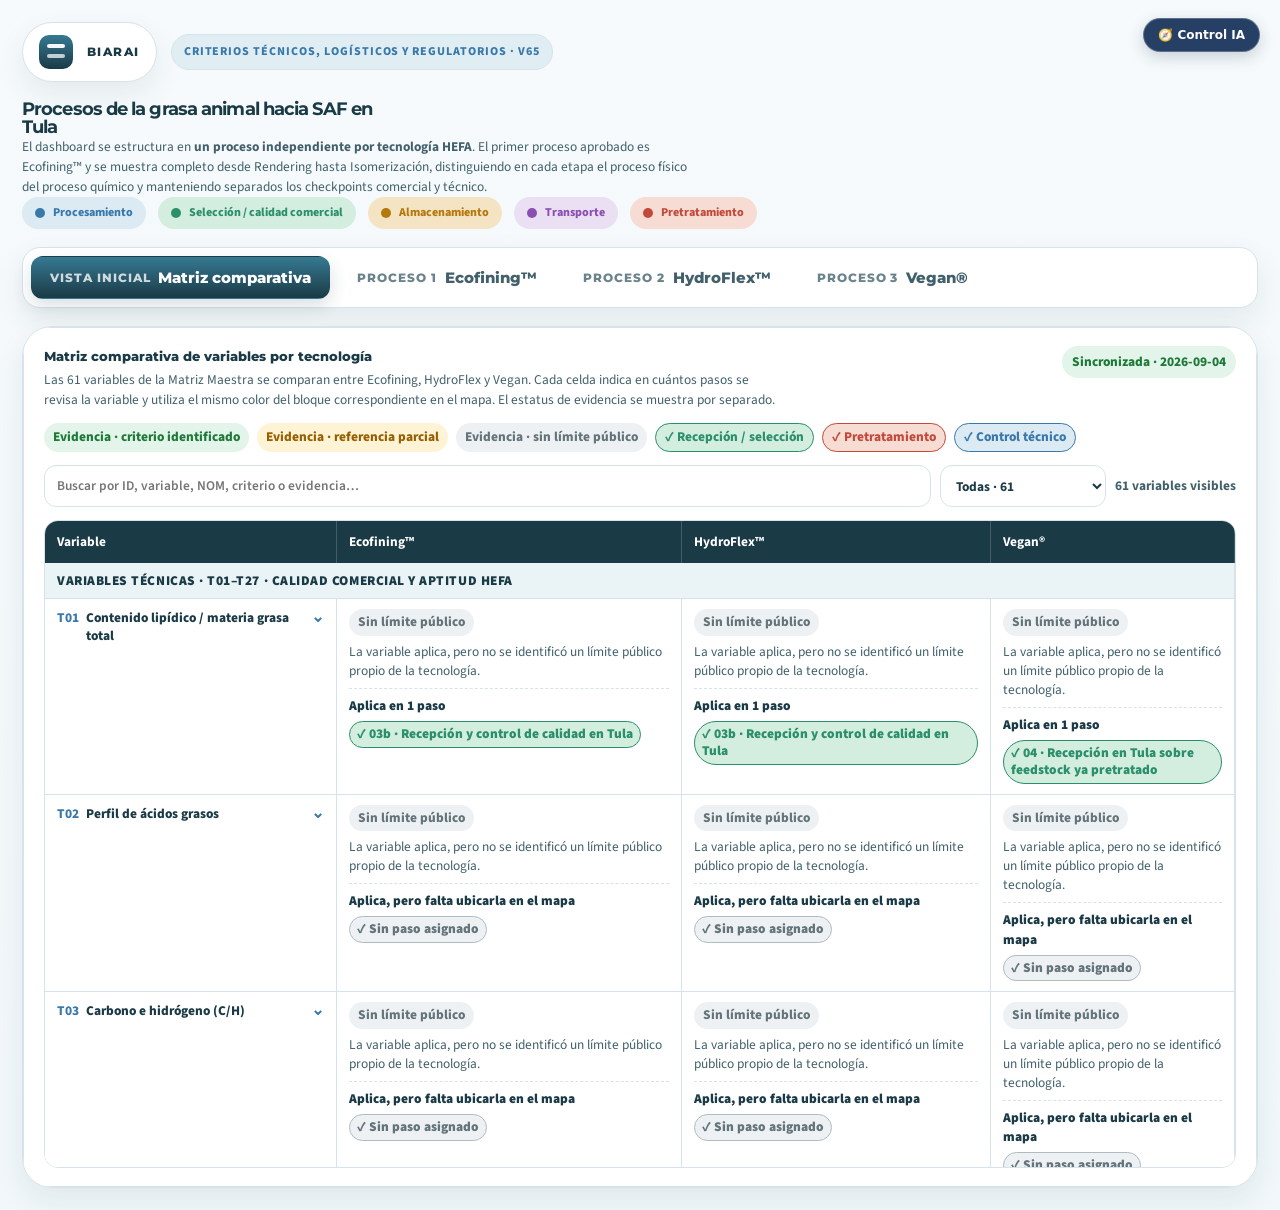
==== index.html @ 290a4182 "Load Ecofining layout preservation fix" ====
<!doctype html>
<html lang="es">
<head>
<meta charset="utf-8">
<meta name="viewport" content="width=device-width,initial-scale=1">
<title>Feedstock Process Dashboard BIARAI v65</title>
<style>body{font-family:system-ui,sans-serif;padding:40px;color:#1A3A46;background:#F6FAFC}.load{max-width:760px;margin:auto}</style>
</head>
<body>
<div class="load"><strong>Cargando Feedstock Process Dashboard…</strong></div>
<script>
(async()=>{
  try{
    const [baseRes,cssRes,stageRes]=await Promise.all([
      fetch('./assets/dashboard-base.html',{cache:'no-store'}),
      fetch('./assets/hefa08.css',{cache:'no-store'}),
      fetch('./assets/hefa08.html',{cache:'no-store'})
    ]);
    if(!baseRes.ok||!cssRes.ok||!stageRes.ok) throw new Error('No fue posible cargar uno de los archivos del dashboard.');
    let html=await baseRes.text();
    const css=await cssRes.text();
    const stage=await stageRes.text();
    html=html.replace('Feedstock Process Dashboard BIARAI v13 — Proceso y variables técnicas','Feedstock Process Dashboard BIARAI v65 — Matriz comparativa');
    html=html.replace('</style>',css+'\n</style>');
    const closing='\n</div>\n</div>\n</body>';
    if(!html.includes(closing)) throw new Error('No se encontró el punto de inserción del bloque Ecofining.');
    html=html.replace(closing,'\n'+stage+'\n<script src="./assets/dashboard-core.js?v=65"><\/script>\n<script src="./assets/dashboard-content.js?v=78"><\/script>\n<script src="./assets/dashboard-priorities.js?v=65"><\/script>\n<script src="./assets/matrix-sync-v55.js?v=66"><\/script>\n\n</div>\n</div>\n</body>');

    const controlIaButton=`<a href="./control-ia/" title="Abrir inventario y control del proyecto" style="position:fixed;right:20px;top:18px;z-index:99999;display:inline-flex;align-items:center;gap:7px;padding:10px 14px;border-radius:999px;background:#263f64;color:#fff;text-decoration:none;font:700 12px/1 system-ui,-apple-system,Segoe UI,sans-serif;box-shadow:0 5px 16px rgba(25,46,73,.20);border:1px solid rgba(255,255,255,.25)">🧭 Control IA</a>`;
    html=html.replace('</body>',controlIaButton+'\n</body>');

    document.open();document.write(html);document.close();
  }catch(err){document.body.innerHTML='<div class="load"><h1>Error al cargar el dashboard</h1><p>'+String(err.message||err)+'</p></div>'}
})();
</script>
</body>
</html>
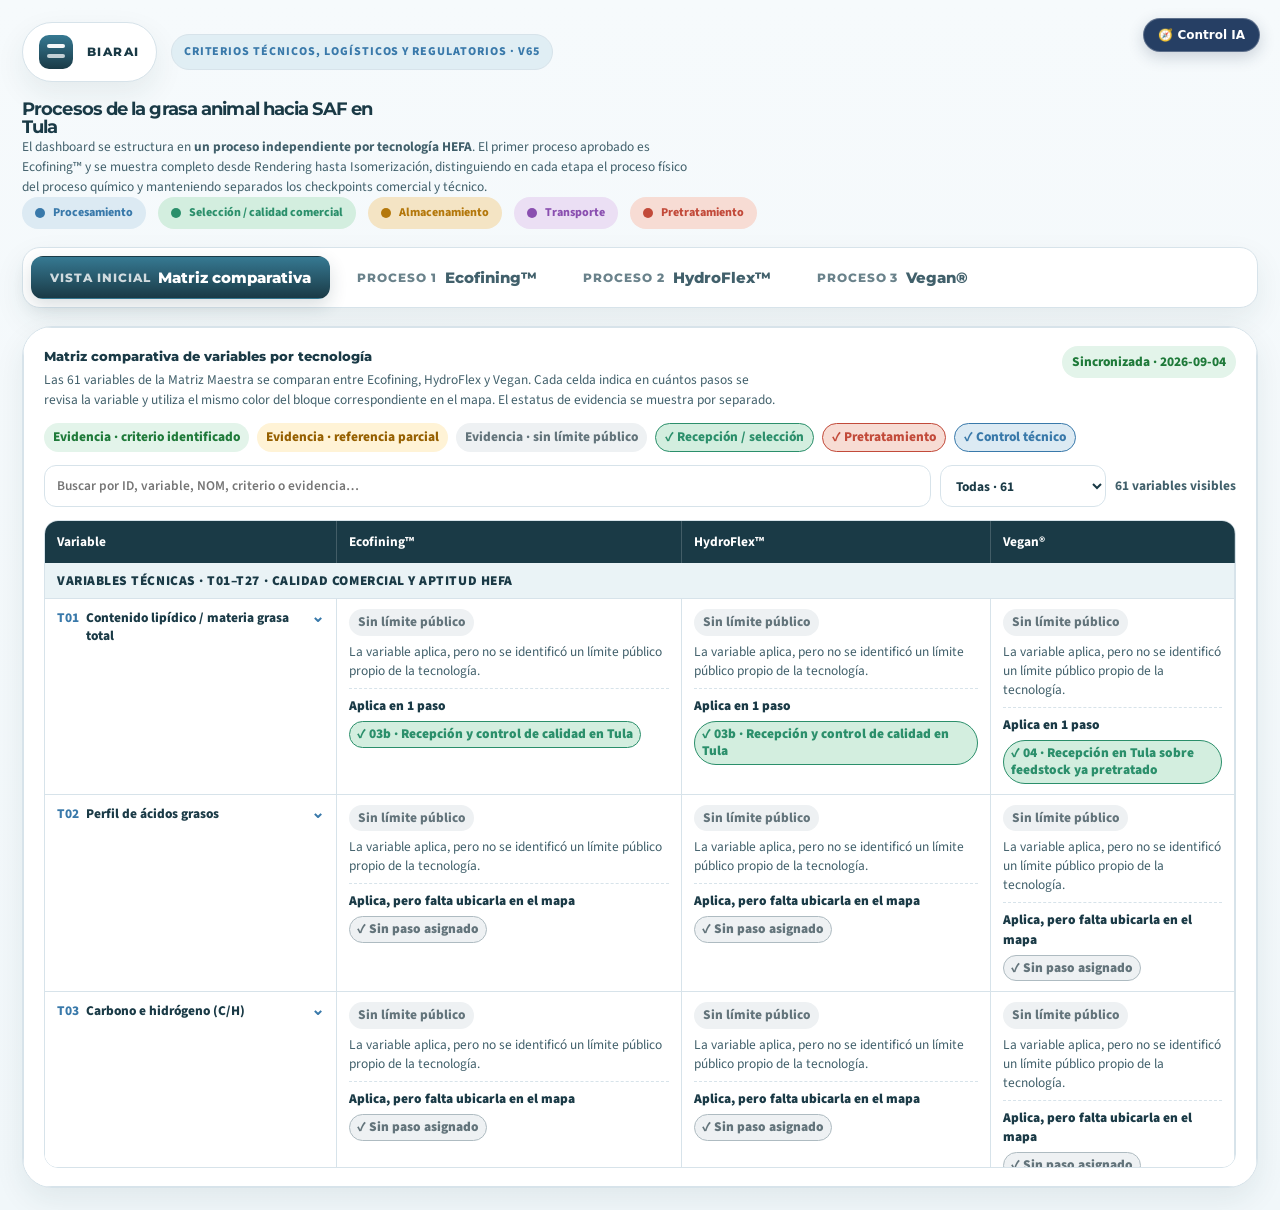
==== commit 37b36178: "Load HydroFlex and Vegan additional pretreatment patch" ====
--- a/index.html
+++ b/index.html
@@ -24,7 +24,7 @@
     html=html.replace('</style>',css+'\n</style>');
     const closing='\n</div>\n</div>\n</body>';
     if(!html.includes(closing)) throw new Error('No se encontró el punto de inserción del bloque Ecofining.');
-    html=html.replace(closing,'\n'+stage+'\n<script src="./assets/dashboard-core.js?v=65"><\/script>\n<script src="./assets/dashboard-content.js?v=78"><\/script>\n<script src="./assets/dashboard-priorities.js?v=65"><\/script>\n<script src="./assets/matrix-sync-v55.js?v=66"><\/script>\n\n</div>\n</div>\n</body>');
+    html=html.replace(closing,'\n'+stage+'\n<script src="./assets/dashboard-core.js?v=65"><\/script>\n<script src="./assets/dashboard-content.js?v=78"><\/script>\n<script src="./assets/v79-additional-pretreatment-and-release.js?v=82"><\/script>\n<script src="./assets/v83-additional-pretreatment-hydro-vegan.js?v=83"><\/script>\n<script src="./assets/dashboard-priorities.js?v=65"><\/script>\n<script src="./assets/matrix-sync-v55.js?v=66"><\/script>\n\n</div>\n</div>\n</body>');
 
     const controlIaButton=`<a href="./control-ia/" title="Abrir inventario y control del proyecto" style="position:fixed;right:20px;top:18px;z-index:99999;display:inline-flex;align-items:center;gap:7px;padding:10px 14px;border-radius:999px;background:#263f64;color:#fff;text-decoration:none;font:700 12px/1 system-ui,-apple-system,Segoe UI,sans-serif;box-shadow:0 5px 16px rgba(25,46,73,.20);border:1px solid rgba(255,255,255,.25)">🧭 Control IA</a>`;
     html=html.replace('</body>',controlIaButton+'\n</body>');
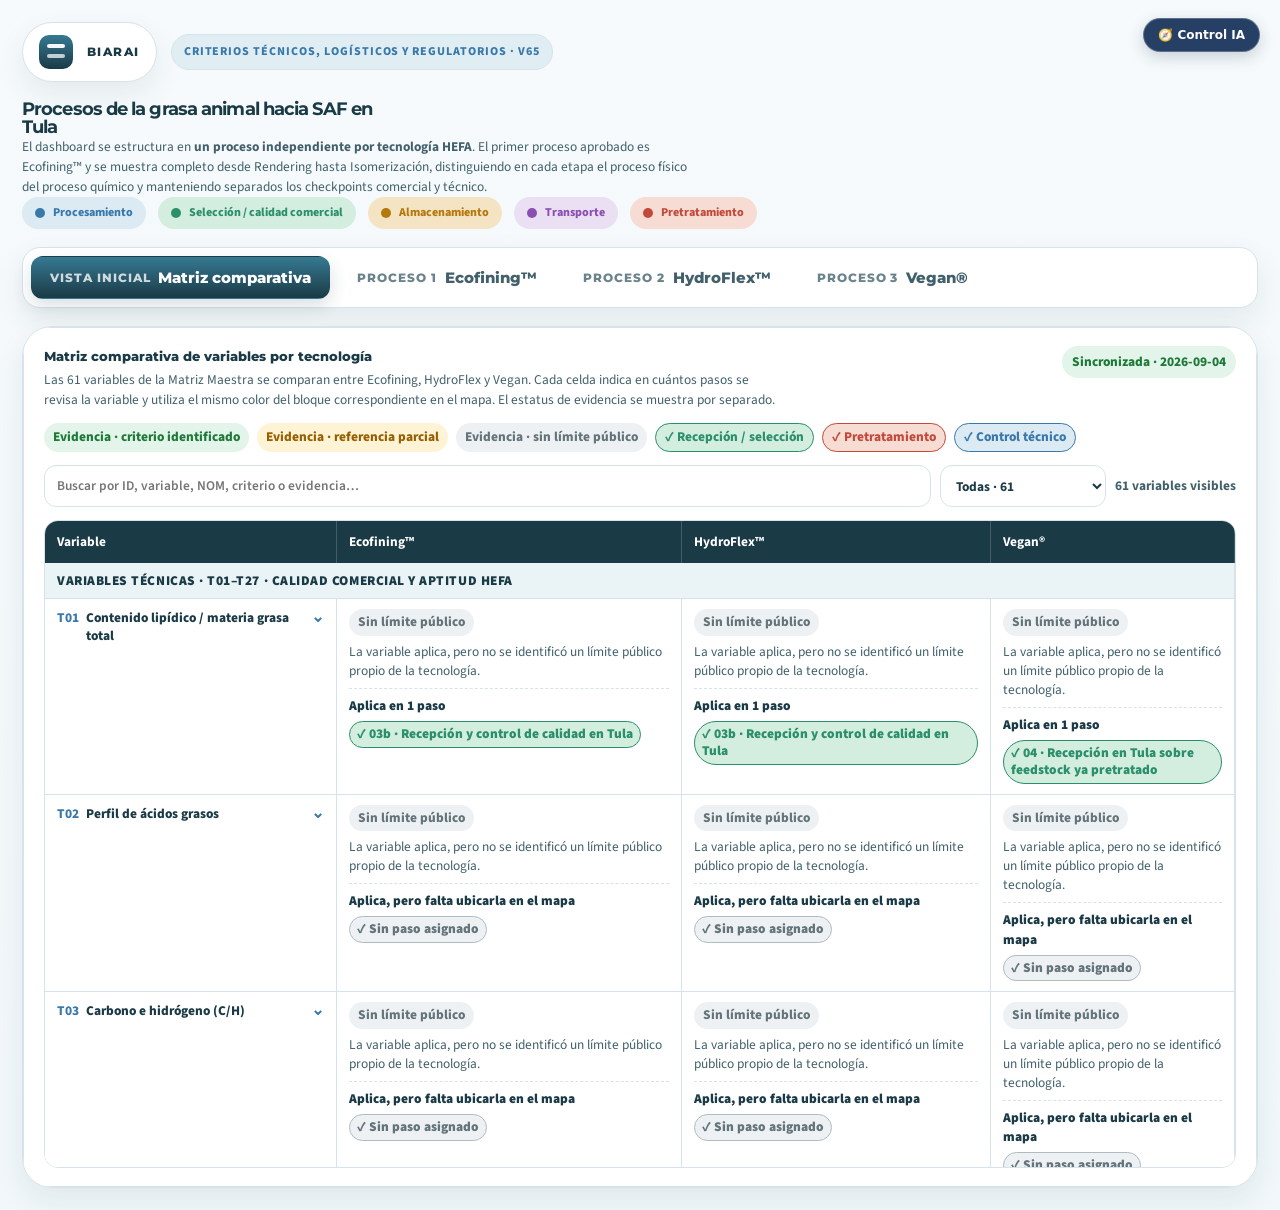
==== commit efc89b39: "Load v84 HydroFlex and Vegan pretreatment alignment fix" ====
--- a/index.html
+++ b/index.html
@@ -24,7 +24,7 @@
     html=html.replace('</style>',css+'\n</style>');
     const closing='\n</div>\n</div>\n</body>';
     if(!html.includes(closing)) throw new Error('No se encontró el punto de inserción del bloque Ecofining.');
-    html=html.replace(closing,'\n'+stage+'\n<script src="./assets/dashboard-core.js?v=65"><\/script>\n<script src="./assets/dashboard-content.js?v=78"><\/script>\n<script src="./assets/v79-additional-pretreatment-and-release.js?v=82"><\/script>\n<script src="./assets/v83-additional-pretreatment-hydro-vegan.js?v=83"><\/script>\n<script src="./assets/dashboard-priorities.js?v=65"><\/script>\n<script src="./assets/matrix-sync-v55.js?v=66"><\/script>\n\n</div>\n</div>\n</body>');
+    html=html.replace(closing,'\n'+stage+'\n<script src="./assets/dashboard-core.js?v=65"><\/script>\n<script src="./assets/dashboard-content.js?v=78"><\/script>\n<script src="./assets/v79-additional-pretreatment-and-release.js?v=82"><\/script>\n<script src="./assets/v83-additional-pretreatment-hydro-vegan.js?v=84"><\/script>\n<script src="./assets/dashboard-priorities.js?v=65"><\/script>\n<script src="./assets/matrix-sync-v55.js?v=66"><\/script>\n\n</div>\n</div>\n</body>');
 
     const controlIaButton=`<a href="./control-ia/" title="Abrir inventario y control del proyecto" style="position:fixed;right:20px;top:18px;z-index:99999;display:inline-flex;align-items:center;gap:7px;padding:10px 14px;border-radius:999px;background:#263f64;color:#fff;text-decoration:none;font:700 12px/1 system-ui,-apple-system,Segoe UI,sans-serif;box-shadow:0 5px 16px rgba(25,46,73,.20);border:1px solid rgba(255,255,255,.25)">🧭 Control IA</a>`;
     html=html.replace('</body>',controlIaButton+'\n</body>');
